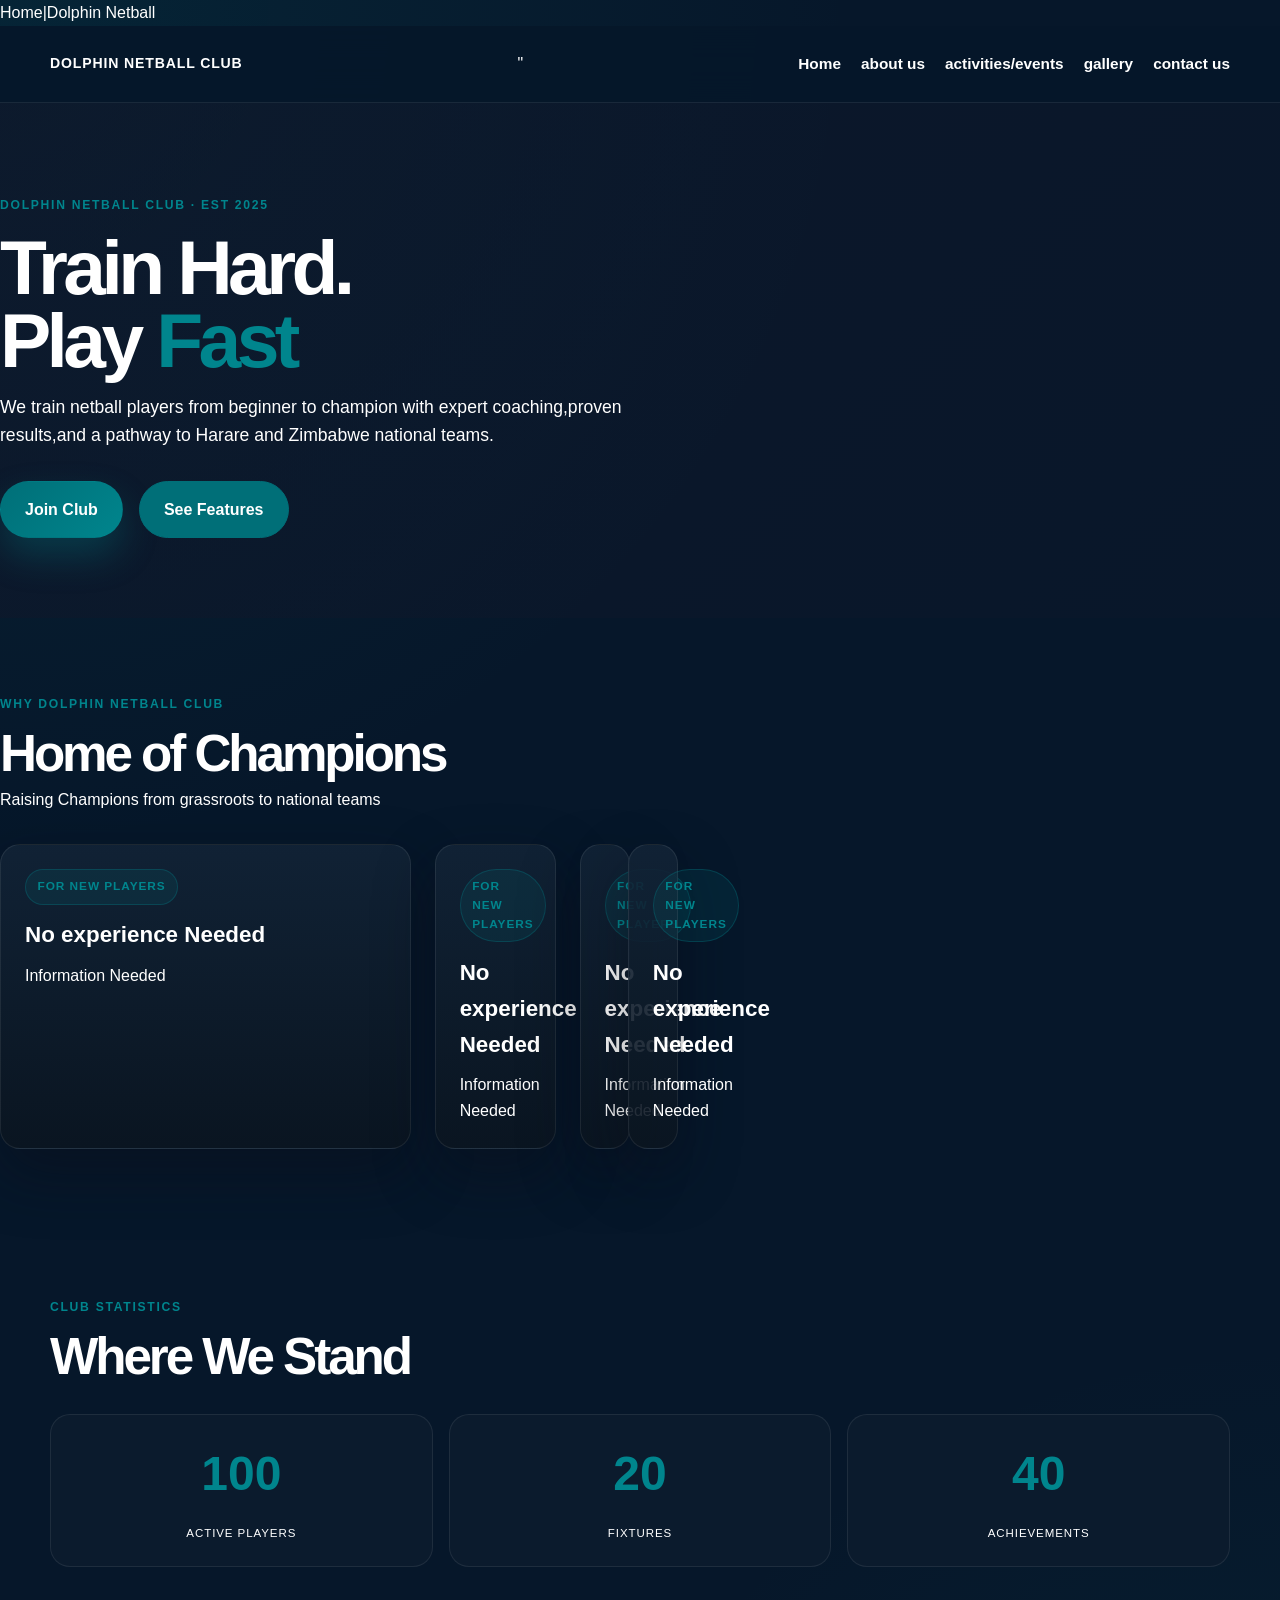
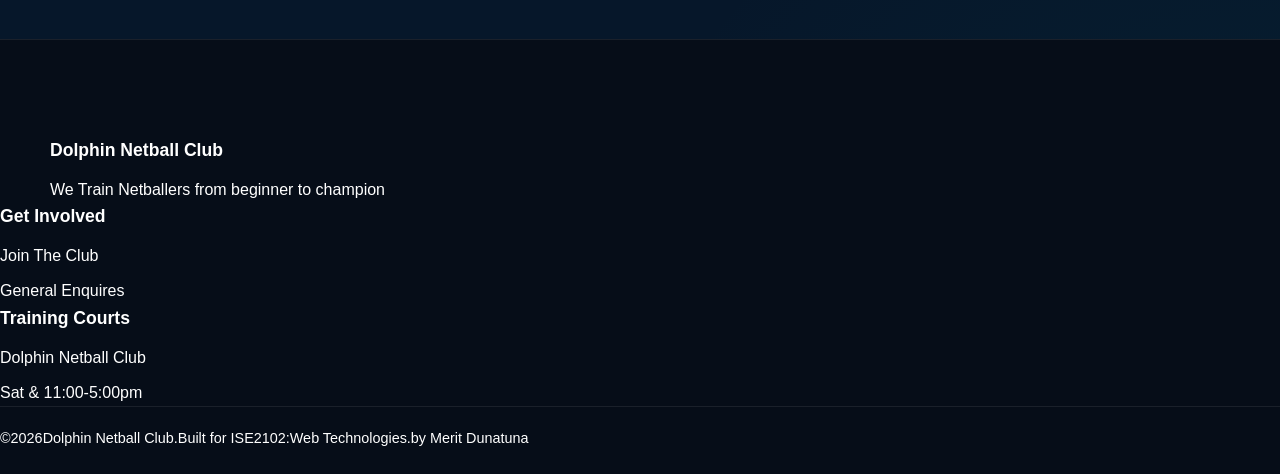
==== index.html @ 858fa31a "Hide brand dot for navigation link" ====
<!DOCTYPE html>
<html lang="en">
    <head>
        <meta charset="UTF-8"
         <meta name="viewport" content="width=device-width, initial-scale=1.0">
<tittle>Home|Dolphin Netball</tittle>
<meta name="description"content="official website of the Dolphin Netball Club-events, gallery,features and how to join ">
<link rel="stylesheet" href="Css/styles.css">
    </head>
    <body>
        <header class="site-header">
            <nav class="nav">
                <a href="home.html"class="brand brand-no-dot">
                    Dolphin Netball Club
                </a>
                <button class="nav-toggle"id="navToggle"aria-label="Toggle navigation"aria-expended="false">nav-toggle </button>"
                <ul class="nav-links"id="navLinks">
                    <li> <a href="home.html">Home </a></li>
                     <li> <a href="about.html"Class="active">about us</a></li>
                      <li> <a href="activities.html">activities/events </a></li>
                       <li> <a href="gallery.html">gallery</a></li>
                        <li> <a href="contact.html">contact us </a></li>

                </ul>
            </nav>
        </header>
        <section class="hero">
            <p class="hero-eyebrow">Dolphin Netball Club &middot; Est 2025 </p>
            <h1 >Train Hard.<br>Play <span>Fast</span></h1>
            <p class="lead">We train netball players from beginner to champion with expert coaching,proven results,and a pathway to Harare and Zimbabwe national teams.</p>
            <div class="hero-actions">
                <a href="contact.html" class="btn btn-primary">Join Club</a>
                <a href="activities.html" class="btn btn-ghost">See Features</a>

            </div>
        </section>
        <section>
            <div class="Container">
                <div class="section-head">
                    <p class="eyebrow">Why Dolphin Netball Club</p>
                    <h2 class="section-title">Home of Champions</h2>
                    <p class="section-desc">Raising Champions from grassroots to national teams</p>
                </div>
                <div class="grid">
                    <div class="card">
                    <span class="tag">For new Players</span>
                    <h3>No experience Needed</h3>
                    <p>Information Needed</p>
                    </div>
                    <div class="grid">
                    <div class="card">
                    <span class="tag">For new Players</span>
                    <h3>No experience Needed</h3>
                    <p>Information Needed</p>
                </div>
                <div class="grid">
                    <div class="card">
                    <span class="tag">For new Players</span>
                    <h3>No experience Needed</h3>
                    <p>Information Needed</p>
            </div>
            <div class="grid">
                    <div class="card">
                    <span class="tag">For new Players</span>
                    <h3>No experience Needed</h3>
                    <p>Information Needed</p>


                    </div>
                    </div>
                    </div>

        </section>
        <section class="On-pitch">
            <div class="container">
                <div class="section-head">
                    <p class="eyebrow">Club Statistics</p>
                    <h2 class="section-title">Where We Stand</h2>

                </div>
                <div class="stat-strip">
                    <div class="stat"><span class="num">100</span><span class="label">Active Players</span></div>
                     <div class="stat"><span class="num">20</span><span class="label">Fixtures</span></div>
                      <div class="stat"><span class="num">40</span><span class="label">Achievements</span></div>
                </div>
            </div>
        </section>









        <footer class="site-footer">
            <div class="container">
                <div class="footer-grid">
         </div>
         <h4>Dolphin Netball Club</h4>
         <p>We Train Netballers from beginner to champion</p>
            </div>
            <div>
                <h4>Get Involved</h4>
             <ul>
                <li><a href="contact.html">Join The Club</a></li>
                  <li><a href="contact.html">General Enquires</a></li>
             </ul>

            </div>
            <div>
                <h4>Training Courts</h4>
                <ul>
                    <li>Dolphin Netball Club</li>
                    <li>Sat &amp; 11:00-5:00pm</li>
                </ul>
            </div>
        </div>
        <div class="footer-bottom">
            &copy;<span id="year"></span>Dolphin Netball Club.Built for ISE2102:Web Technologies.by Merit Dunatuna
        </div>
    </div>
        </footer>
    <div class="lightbox" id="lightbox">
<div class="lightbox-box">
    <button class="lightbox-close" id="lightboxClose" aria-label="close">&times;</button>
    <img id="lightboxImage" src="" alt="" />
    <h3 id="lightboxTitle"></h3>
    <p id="lightboxCaption"></p>
</div>
    </div>
    <script src="Js/Js%20script.js"></script>
    </body>
</html>
---- Css/styles.css ----
:root {
  --bg: #06172a;
  --bg-soft: #0b2340;
  --panel: rgba(11, 32, 55, 0.88);
  --panel-strong: #102d4b;
  --card: #102b49;
  --ink: #ffffff;
  --muted: #ffffff;
  --line: rgba(255, 255, 255, 0.08);
  --primary: #006f78;
  --primary-strong: #00858d;
  --secondary: #007f86;
  --accent: #ec4899;
  --shadow: 0 25px 60px rgba(8, 14, 24, 0.45);
  --radius: 20px;
  --radius-sm: 12px;
  --container: 1180px;
}

* {
  box-sizing: border-box;
  margin: 0;
  padding: 0;
}

html {
  scroll-behavior: smooth;
}

body {
  font-family: "Segoe UI", Tahoma, Geneva, Verdana, sans-serif;
  background:
    radial-gradient(circle at top left, rgba(0, 133, 141, 0.12), transparent 35%),
    radial-gradient(circle at bottom right, rgba(0, 127, 134, 0.1), transparent 30%),
    var(--bg);
  color: var(--ink);
  line-height: 1.6;
}

img {
  max-width: 100%;
  display: block;
}

a {
  color: inherit;
  text-decoration: none;
}

button,
input,
select,
textarea {
  font: inherit;
}

.container {
  width: min(var(--container), calc(100% - 2rem));
  margin: 0 auto;
}

.site-header {
  position: sticky;
  top: 0;
  z-index: 50;
  backdrop-filter: blur(16px);
  background: rgba(6, 23, 42, 0.92);
  border-bottom: 1px solid var(--line);
}

.nav {
  width: min(var(--container), calc(100% - 2rem));
  margin: 0 auto;
  min-height: 76px;
  display: flex;
  align-items: center;
  justify-content: space-between;
  gap: 1rem;
}

.brand {
  display: inline-flex;
  align-items: center;
  font-weight: 800;
  letter-spacing: 0.06em;
  text-transform: uppercase;
  font-size: 0.88rem;
  color: var(--ink);
}

.brand::before {
  content: "";
  width: 12px;
  height: 12px;
  border-radius: 50%;
  background: var(--accent);
  margin-right: 0.7rem;
  box-shadow: 0 0 20px rgba(236, 72, 153, 0.65);
}

.brand-no-dot::before {
  display: none;
}

.nav-links {
  list-style: none;
  display: flex;
  align-items: center;
  gap: 1.25rem;
}

.nav-links a {
  color: var(--muted);
  font-size: 0.96rem;
  font-weight: 600;
  transition: color 0.2s ease;
}

.nav-links a:hover,
.nav-links a.active,
.nav-links a[aria-current="page"] {
  color: var(--ink);
}

.nav-toggle {
  display: none;
  border: 1px solid var(--primary-strong);
  background: var(--primary);
  color: #fff;
  width: 46px;
  height: 46px;
  border-radius: 12px;
  cursor: pointer;
}

.hero {
  position: relative;
  padding: 5.5rem 0 5rem;
  overflow: hidden;
}

.hero::before {
  content: "";
  position: absolute;
  inset: 0;
  background: linear-gradient(135deg, rgba(15, 23, 42, 0.75), rgba(15, 23, 42, 0.25));
}

.hero > * {
  position: relative;
  z-index: 1;
}

.hero .container,
.hero section {
  width: min(var(--container), calc(100% - 2rem));
  margin: 0 auto;
}

.hero-eyebrow,
.eyebrow {
  display: inline-block;
  letter-spacing: 0.14em;
  text-transform: uppercase;
  font-size: 0.76rem;
  font-weight: 700;
  color: var(--primary-strong);
  margin-bottom: 1rem;
}

.hero h1,
.section-title {
  font-size: clamp(2.5rem, 6vw, 4.8rem);
  line-height: 0.95;
  letter-spacing: -0.06em;
  margin-bottom: 1rem;
}

.hero h1 span,
.section-title span {
  color: var(--primary-strong);
}

.lead {
  max-width: 700px;
  font-size: 1.1rem;
  color: var(--muted);
  margin-bottom: 2rem;
}

.hero-actions {
  display: flex;
  flex-wrap: wrap;
  gap: 1rem;
}

.btn {
  display: inline-flex;
  align-items: center;
  justify-content: center;
  min-height: 52px;
  padding: 0.9rem 1.5rem;
  border-radius: 999px;
  border: 1px solid transparent;
  font-weight: 700;
  transition: transform 0.2s ease, box-shadow 0.2s ease, border-color 0.2s ease;
}

.btn:hover {
  transform: translateY(-1px);
}

.btn-primary {
  background: linear-gradient(135deg, var(--primary), var(--primary-strong));
  color: #fff;
  box-shadow: 0 18px 36px rgba(0, 127, 134, 0.32);
}

.btn-ghost {
  background: var(--primary);
  border-color: var(--primary);
  color: #fff;
}

section {
  padding: 4.5rem 0;
}

.section-head {
  margin-bottom: 2rem;
}

.section-title {
  font-size: clamp(2rem, 5vw, 3.2rem);
  margin-bottom: 0.5rem;
}

.section-desc {
  color: var(--muted);
  font-size: 1rem;
}

.grid {
  display: grid;
  grid-template-columns: repeat(3, minmax(0, 1fr));
  gap: 1.5rem;
}

.card {
  background: linear-gradient(180deg, rgba(18, 35, 54, 0.9), rgba(11, 21, 32, 0.9));
  border: 1px solid var(--line);
  border-radius: var(--radius);
  padding: 1.5rem;
  box-shadow: var(--shadow);
}

.card h3 {
  font-size: 1.4rem;
  margin: 0.8rem 0 0.6rem;
}

.card p,
.card li {
  color: var(--muted);
}

.card ul {
  list-style: none;
  display: grid;
  gap: 0.5rem;
}

.tag {
  display: inline-flex;
  background: rgba(0, 133, 141, 0.12);
  color: var(--primary-strong);
  border: 1px solid rgba(0, 133, 141, 0.3);
  border-radius: 999px;
  padding: 0.45rem 0.72rem;
  font-size: 0.74rem;
  letter-spacing: 0.08em;
  text-transform: uppercase;
  font-weight: 700;
}

.on-pitch {
  background: rgba(255,255,255,0.01);
}

.stat-strip {
  display: grid;
  grid-template-columns: repeat(3, minmax(0, 1fr));
  gap: 1rem;
}

.stat {
  padding: 1.35rem 1rem;
  border-radius: var(--radius);
  background: rgba(13, 28, 46, 0.9);
  border: 1px solid var(--line);
  text-align: center;
}

.num {
  display: block;
  font-size: clamp(2rem, 5vw, 3rem);
  font-weight: 800;
  color: var(--primary-strong);
  margin-bottom: 0.35rem;
}

.label {
  color: var(--muted);
  text-transform: uppercase;
  letter-spacing: 0.08em;
  font-size: 0.72rem;
}

.site-footer {
  background: #060d18;
  border-top: 1px solid var(--line);
  padding: 4rem 0 1.5rem;
}

.footer-grid {
  display: grid;
  grid-template-columns: 1.2fr 1fr 1fr;
  gap: 2rem;
  margin-bottom: 2rem;
}

.site-footer h4 {
  margin-bottom: 0.8rem;
  font-size: 1.1rem;
}

.site-footer p,
.site-footer li,
.site-footer a {
  color: var(--muted);
}

.site-footer ul {
  list-style: none;
  display: grid;
  gap: 0.6rem;
}

.footer-bottom {
  padding-top: 1.25rem;
  border-top: 1px solid var(--line);
  color: var(--muted);
  font-size: 0.9rem;
}

.gallery-grid {
  display: grid;
  grid-template-columns: repeat(4, minmax(0, 1fr));
  gap: 1rem;
}

.gallery-item {
  position: relative;
  overflow: hidden;
  border: 1px solid var(--line);
  border-radius: 18px;
  background: var(--card);
  cursor: pointer;
  padding: 0;
  text-align: left;
  min-height: 240px;
}

.gallery-img {
  width: 100%;
  height: 240px;
  object-fit: cover;
  filter: saturate(0.9) contrast(1.1);
  transition: transform 0.3s ease;
}

.gallery-item:hover .gallery-img {
  transform: scale(1.04);
}

.caption {
  position: absolute;
  left: 0;
  right: 0;
  bottom: 0;
  padding: 0.8rem 0.9rem;
  background: linear-gradient(180deg, transparent, rgba(7, 17, 31, 0.9));
  color: var(--ink);
  font-weight: 600;
}

.lightbox {
  position: fixed;
  inset: 0;
  background: rgba(5, 9, 15, 0.9);
  display: none;
  align-items: center;
  justify-content: center;
  padding: 1.5rem;
  z-index: 100;
}

.lightbox.open {
  display: flex;
}

.lightbox-box {
  position: relative;
  width: min(700px, 100%);
  background: #0d1a2a;
  border: 1px solid var(--line);
  border-radius: 24px;
  overflow: hidden;
  box-shadow: var(--shadow);
}

#lightboxImage {
  display: block;
  width: 100%;
  height: 420px;
  object-fit: cover;
  background: linear-gradient(135deg, rgba(0, 133, 141, 0.8), rgba(13, 37, 57, 0.9));
}

.lightbox-close {
  position: absolute;
  top: 1rem;
  right: 1rem;
  width: 42px;
  height: 42px;
  border-radius: 50%;
  border: 1px solid var(--line);
  background: var(--primary);
  color: #fff;
  font-size: 1.7rem;
  cursor: pointer;
}

.swatch {
  width: 100%;
  height: 420px;
  background: linear-gradient(135deg, rgba(0, 133, 141, 0.8), rgba(13, 37, 57, 0.9));
}

#lightboxTitle,
#lightboxCaption {
  padding: 0 1.25rem;
}

#lightboxTitle {
  margin-top: 1rem;
  margin-bottom: 0.4rem;
}

#lightboxCaption {
  padding-bottom: 1.25rem;
  color: var(--muted);
}

.club-form {
  display: grid;
  gap: 1.25rem;
  max-width: 760px;
  margin: 0 auto;
  background: rgba(13, 32, 49, 0.92);
  border: 1px solid var(--line);
  border-radius: 28px;
  padding: 1.8rem;
  box-shadow: var(--shadow);
}

.field {
  display: grid;
  gap: 0.55rem;
}

.field label {
  font-weight: 700;
}

.field input,
.field select,
.field textarea {
  width: 100%;
  border: 1px solid rgba(255,255,255,0.1);
  border-radius: 14px;
  background: rgba(255,255,255,0.02);
  color: var(--ink);
  min-height: 52px;
  padding: 0.95rem 1rem;
  transition: border-color 0.2s ease, box-shadow 0.2s ease;
}

.field textarea {
  resize: vertical;
  min-height: 120px;
}

.field input:focus,
.field select:focus,
.field textarea:focus {
  outline: none;
  border-color: rgba(0, 133, 141, 0.8);
  box-shadow: 0 0 0 3px rgba(0, 133, 141, 0.15);
}

.error {
  display: none;
  color: #ff8a8a;
  font-size: 0.82rem;
}

.field.invalid input,
.field.invalid select,
.field.invalid textarea {
  border-color: rgba(255, 138, 138, 0.8);
}

.field.invalid .error {
  display: block;
}

table {
  width: 100%;
  border-collapse: collapse;
  border: 1px solid var(--line);
  border-radius: 20px;
  overflow: hidden;
  background: rgba(13, 32, 49, 0.9);
}

caption {
  text-align: left;
  margin-bottom: 1rem;
  color: var(--muted);
  font-weight: 700;
}

th,
td {
  padding: 1rem 1rem;
  text-align: left;
  border-bottom: 1px solid var(--line);
}

th {
  color: var(--ink);
  background: rgba(255,255,255,0.02);
  text-transform: uppercase;
  letter-spacing: 0.08em;
  font-size: 0.725rem;
}

tr:last-child td {
  border-bottom: none;
}

.Committe-card {
  text-align: center;
}

.avatar {
  width: 72px;
  height: 72px;
  display: grid;
  place-items: center;
  margin: 0 auto 1rem;
  border-radius: 50%;
  background: linear-gradient(135deg, var(--secondary), var(--primary));
  color: var(--ink);
  font-weight: 800;
}

.role {
  font-weight: 700;
  color: var(--primary-strong);
  margin: 0.25rem 0 0.8rem;
}

@media (max-width: 980px) {
  .grid {
    grid-template-columns: repeat(2, minmax(0, 1fr));
  }

  .gallery-grid {
    grid-template-columns: repeat(2, minmax(0, 1fr));
  }

  .footer-grid {
    grid-template-columns: 1fr 1fr;
  }
}

@media (max-width: 720px) {
  .nav {
    position: relative;
    min-height: 68px;
  }

  .nav-toggle {
    display: inline-flex;
    align-items: center;
    justify-content: center;
  }

  .nav-links {
    position: absolute;
    top: calc(100% + 0.5rem);
    left: 0;
    right: 0;
    display: none;
    flex-direction: column;
    align-items: flex-start;
    gap: 0.8rem;
    padding: 1rem;
    background: rgba(6, 23, 42, 0.98);
    border: 1px solid var(--line);
    border-radius: 18px;
    box-shadow: var(--shadow);
  }

  .nav-links.open {
    display: flex;
  }

  .grid,
  .gallery-grid,
  .stat-strip,
  .footer-grid {
    grid-template-columns: 1fr;
  }

  .hero {
    padding-top: 4rem;
  }

  .hero-actions {
    flex-direction: column;
  }

  .btn {
    width: 100%;
  }
}
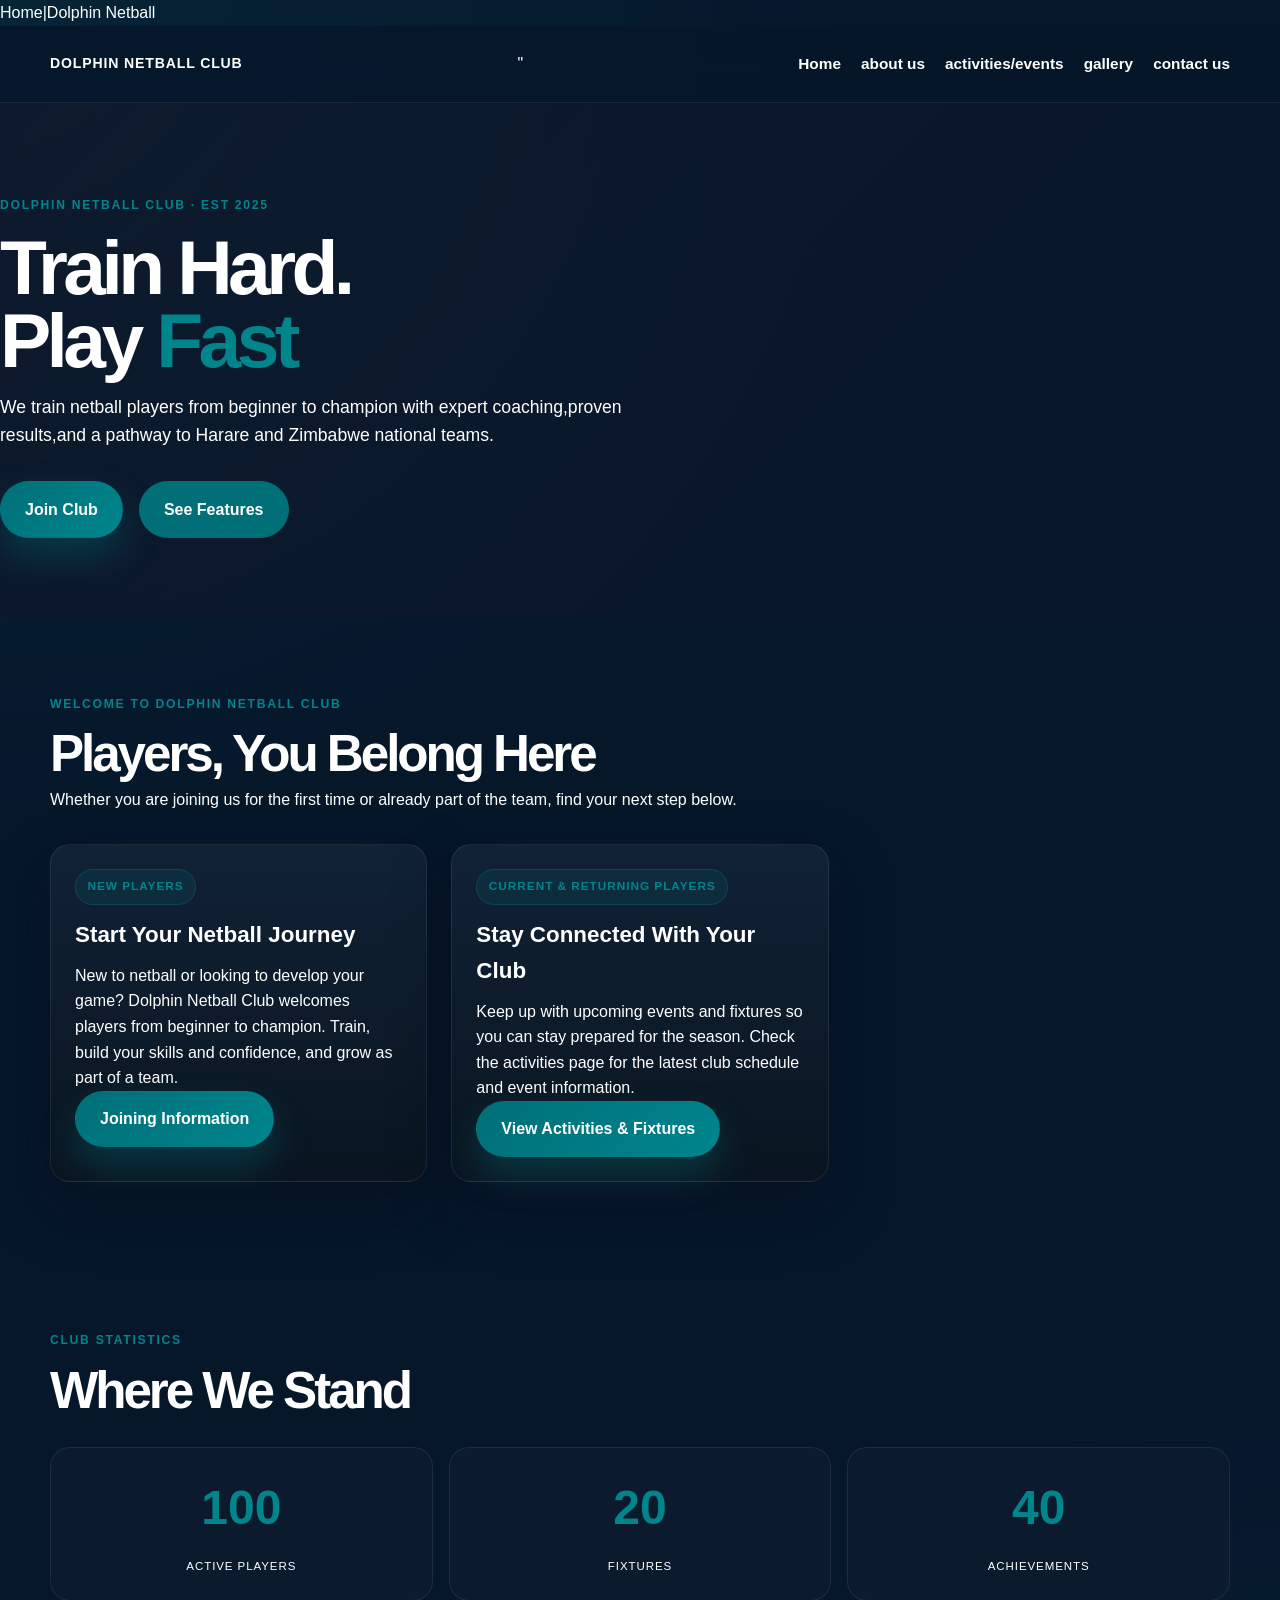
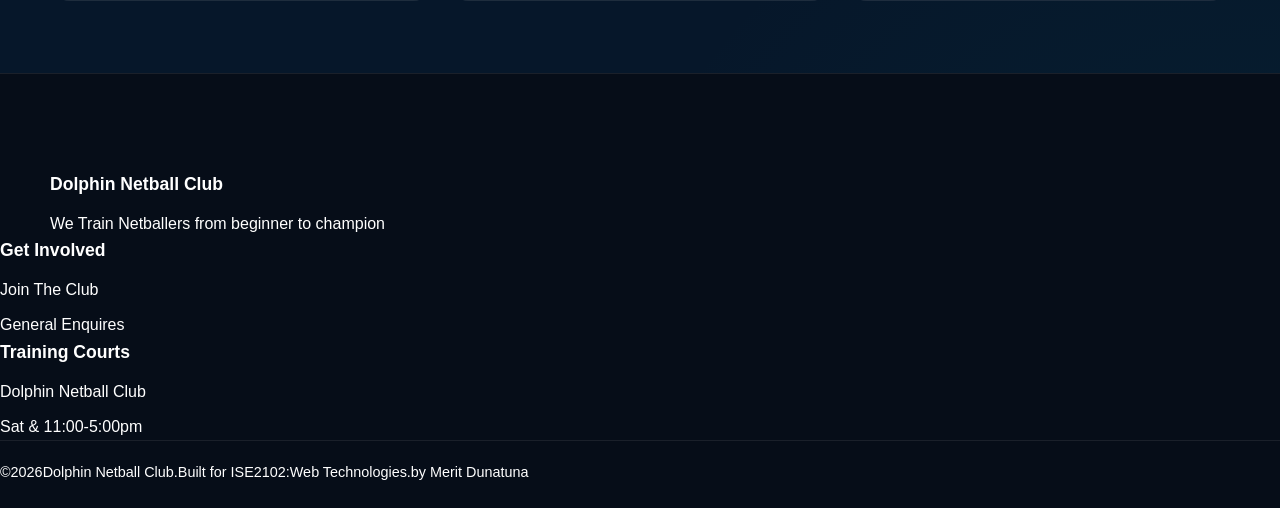
==== commit 6afb0e3f: "Revise content and structure for the Dolphin Netball Club section to enhance clarity and engagement " ====
--- a/index.html
+++ b/index.html
@@ -10,7 +10,7 @@
     <body>
         <header class="site-header">
             <nav class="nav">
-                <a href="home.html"class="brand brand-no-dot">
+                <a href="home.html"class="brand">
                     Dolphin Netball Club
                 </a>
                 <button class="nav-toggle"id="navToggle"aria-label="Toggle navigation"aria-expended="false">nav-toggle </button>"
@@ -35,41 +35,27 @@
             </div>
         </section>
         <section>
-            <div class="Container">
+            <div class="container">
                 <div class="section-head">
-                    <p class="eyebrow">Why Dolphin Netball Club</p>
-                    <h2 class="section-title">Home of Champions</h2>
-                    <p class="section-desc">Raising Champions from grassroots to national teams</p>
+                    <p class="eyebrow">Welcome to Dolphin Netball Club</p>
+                    <h2 class="section-title">Players, You Belong Here</h2>
+                    <p class="section-desc">Whether you are joining us for the first time or already part of the team, find your next step below.</p>
                 </div>
                 <div class="grid">
                     <div class="card">
-                    <span class="tag">For new Players</span>
-                    <h3>No experience Needed</h3>
-                    <p>Information Needed</p>
+                        <span class="tag">New Players</span>
+                        <h3>Start Your Netball Journey</h3>
+                        <p>New to netball or looking to develop your game? Dolphin Netball Club welcomes players from beginner to champion. Train, build your skills and confidence, and grow as part of a team.</p>
+                        <a class="btn btn-primary" href="contact.html">Joining Information</a>
                     </div>
-                    <div class="grid">
                     <div class="card">
-                    <span class="tag">For new Players</span>
-                    <h3>No experience Needed</h3>
-                    <p>Information Needed</p>
+                        <span class="tag">Current &amp; Returning Players</span>
+                        <h3>Stay Connected With Your Club</h3>
+                        <p>Keep up with upcoming events and fixtures so you can stay prepared for the season. Check the activities page for the latest club schedule and event information.</p>
+                        <a class="btn btn-primary" href="activities.html">View Activities &amp; Fixtures</a>
+                    </div>
                 </div>
-                <div class="grid">
-                    <div class="card">
-                    <span class="tag">For new Players</span>
-                    <h3>No experience Needed</h3>
-                    <p>Information Needed</p>
             </div>
-            <div class="grid">
-                    <div class="card">
-                    <span class="tag">For new Players</span>
-                    <h3>No experience Needed</h3>
-                    <p>Information Needed</p>
-
-
-                    </div>
-                    </div>
-                    </div>
-
         </section>
         <section class="On-pitch">
             <div class="container">
--- a/Css/styles.css
+++ b/Css/styles.css
@@ -88,20 +88,6 @@
   color: var(--ink);
 }
 
-.brand::before {
-  content: "";
-  width: 12px;
-  height: 12px;
-  border-radius: 50%;
-  background: var(--accent);
-  margin-right: 0.7rem;
-  box-shadow: 0 0 20px rgba(236, 72, 153, 0.65);
-}
-
-.brand-no-dot::before {
-  display: none;
-}
-
 .nav-links {
   list-style: none;
   display: flex;
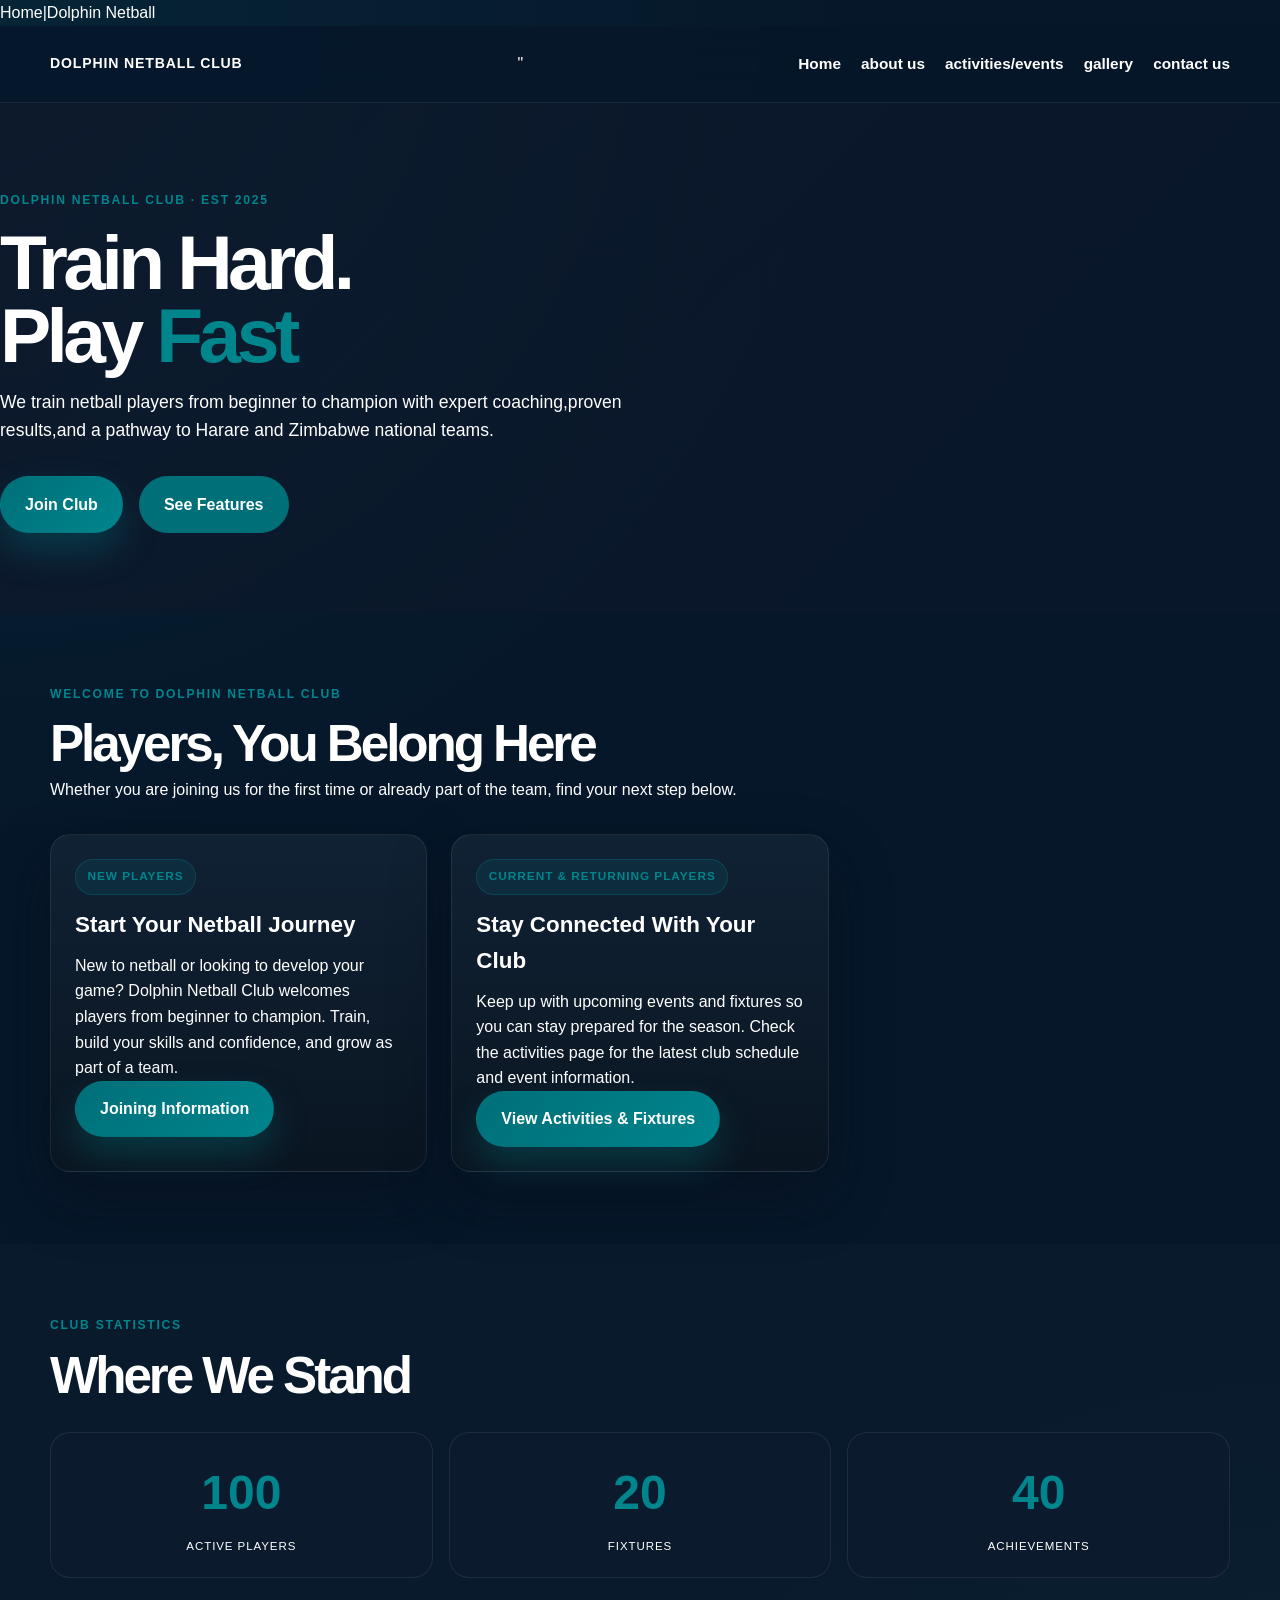
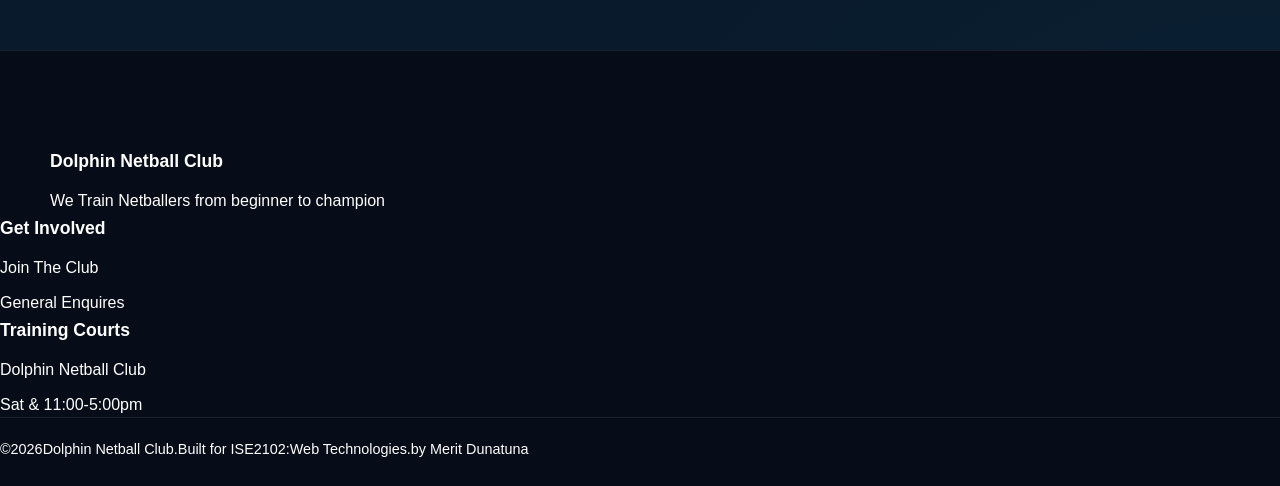
==== commit 20e4317b: "Remove unnecessary DOCTYPE declaration from HTML files" ====
--- a/index.html
+++ b/index.html
@@ -1,4 +1,3 @@
-<!DOCTYPE html>
 <html lang="en">
     <head>
         <meta charset="UTF-8"
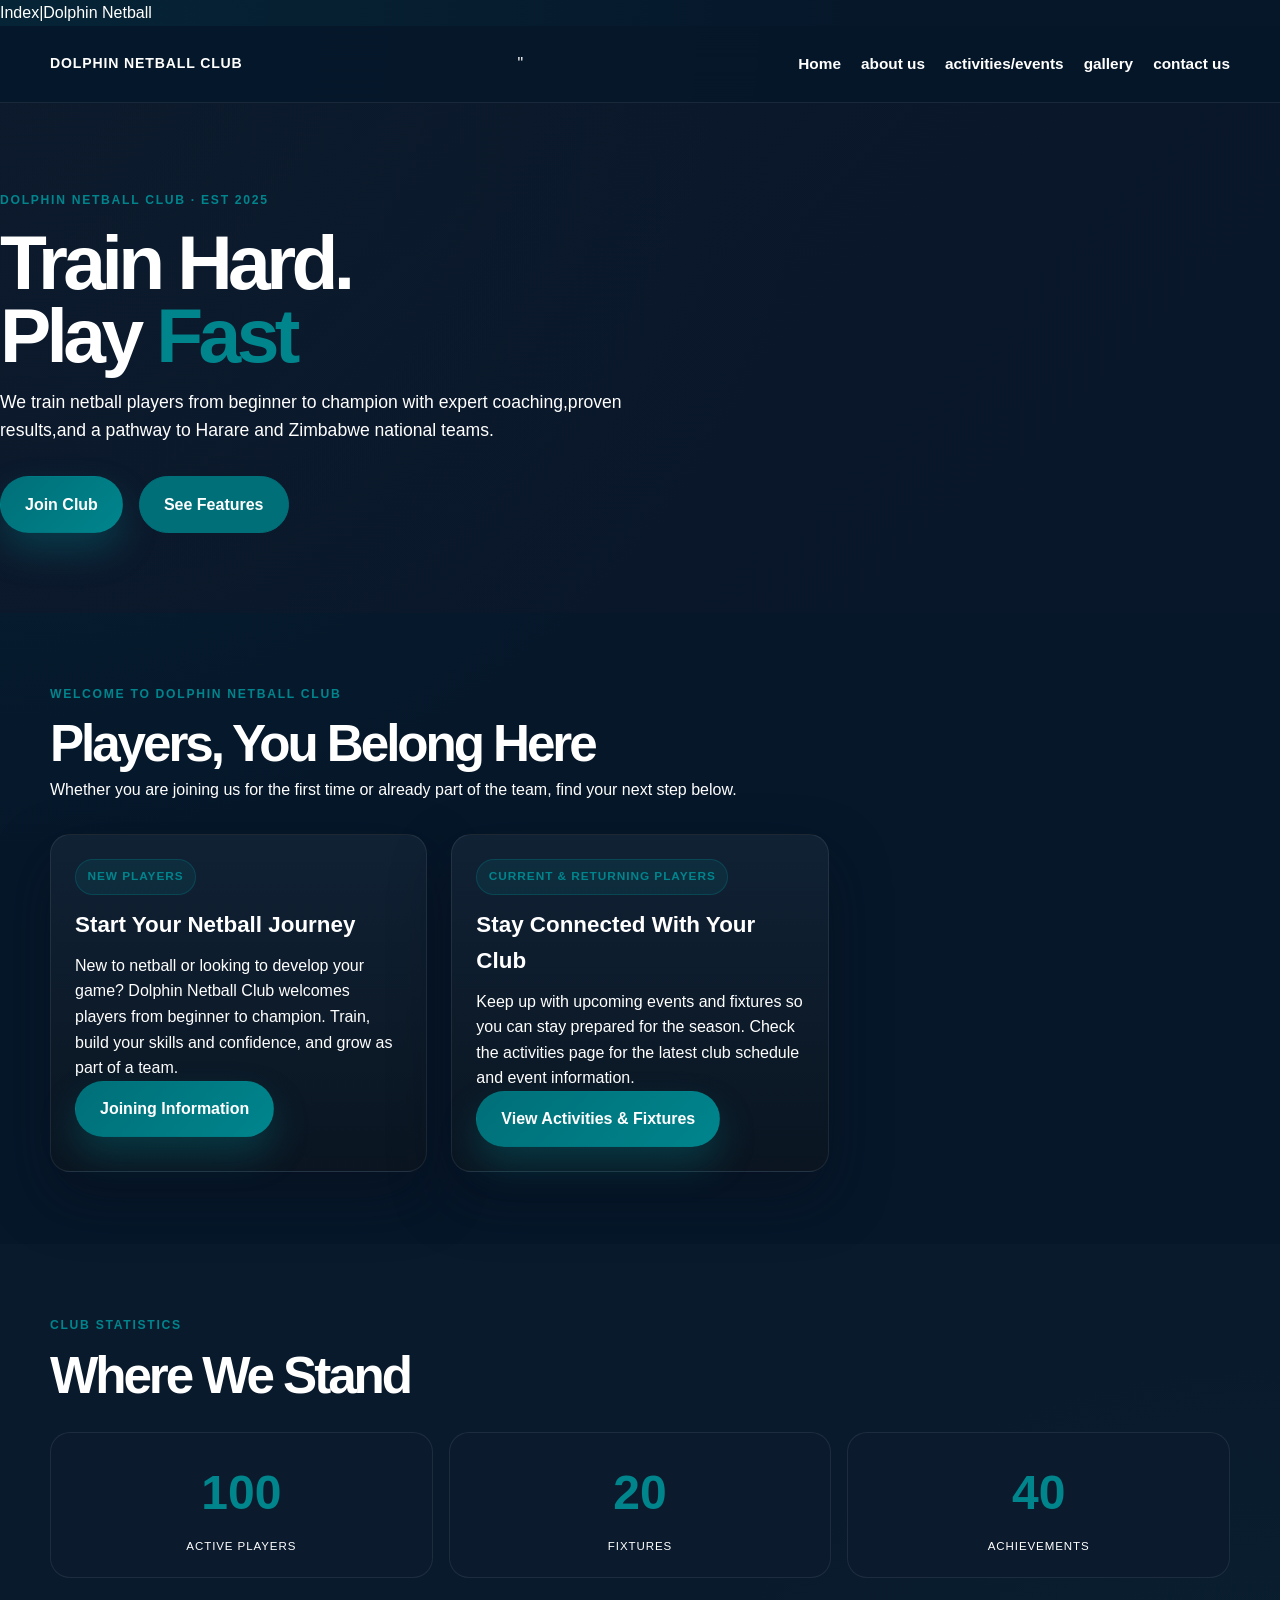
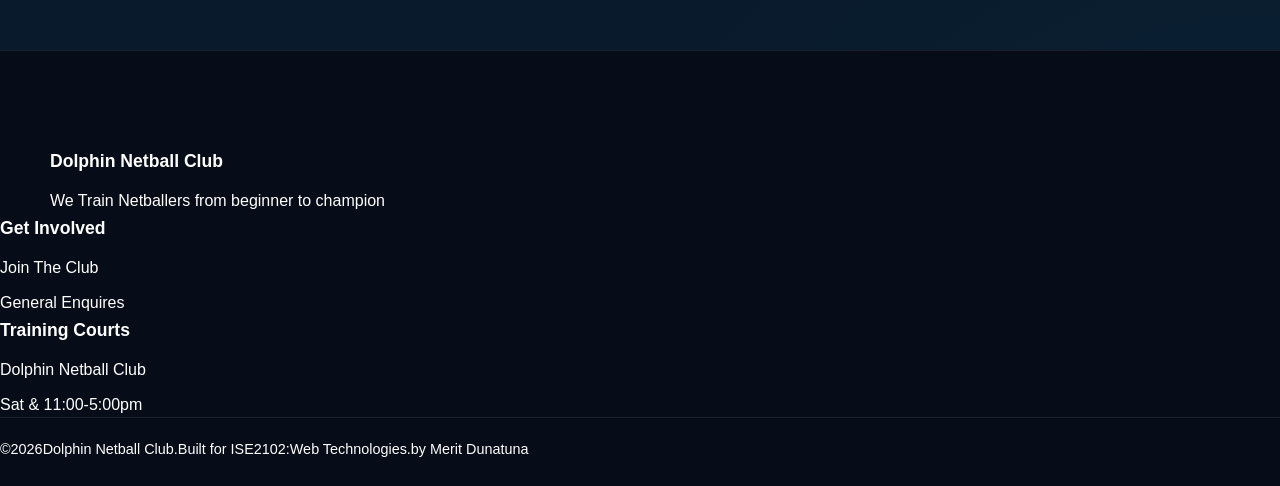
==== commit e3230844: "Update page titles for contact, gallery, and index HTML files for consistency" ====
--- a/index.html
+++ b/index.html
@@ -2,7 +2,7 @@
     <head>
         <meta charset="UTF-8"
          <meta name="viewport" content="width=device-width, initial-scale=1.0">
-<tittle>Home|Dolphin Netball</tittle>
+<tittle>Index|Dolphin Netball</tittle>
 <meta name="description"content="official website of the Dolphin Netball Club-events, gallery,features and how to join ">
 <link rel="stylesheet" href="Css/styles.css">
     </head>
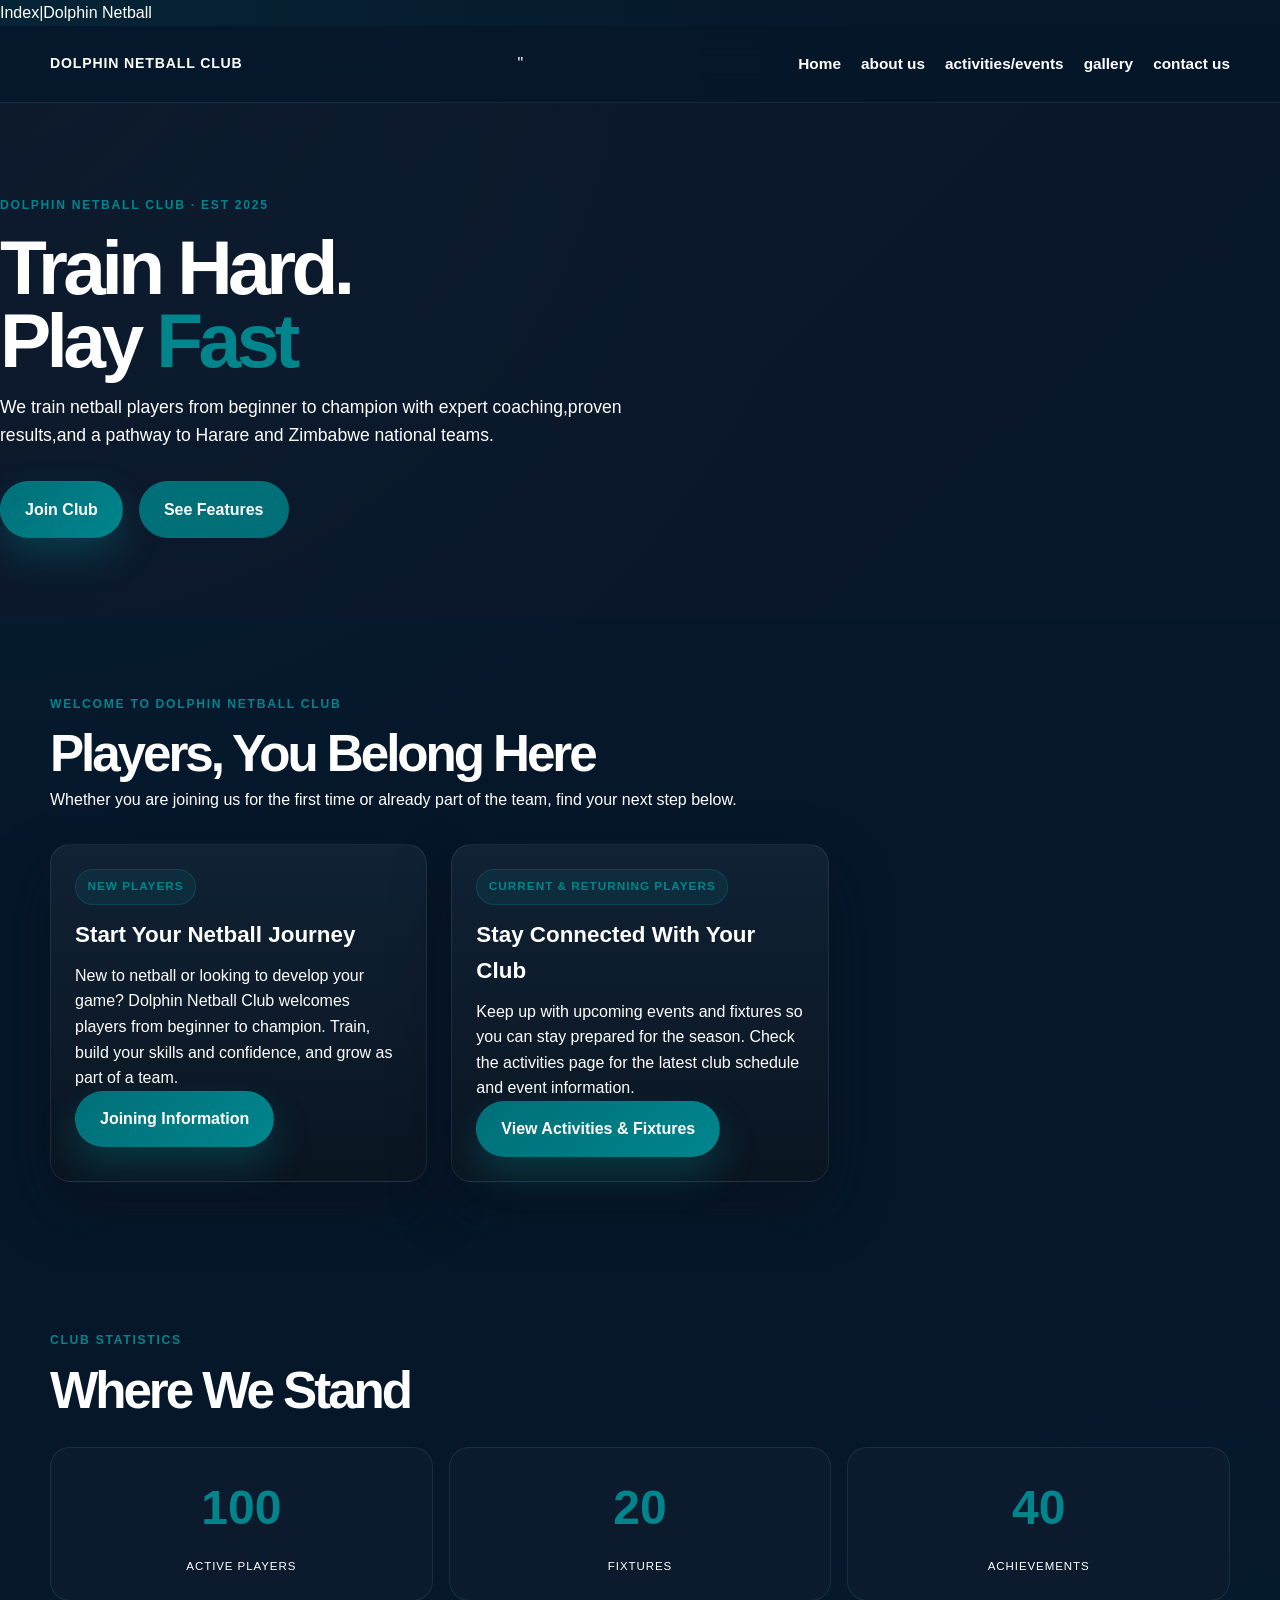
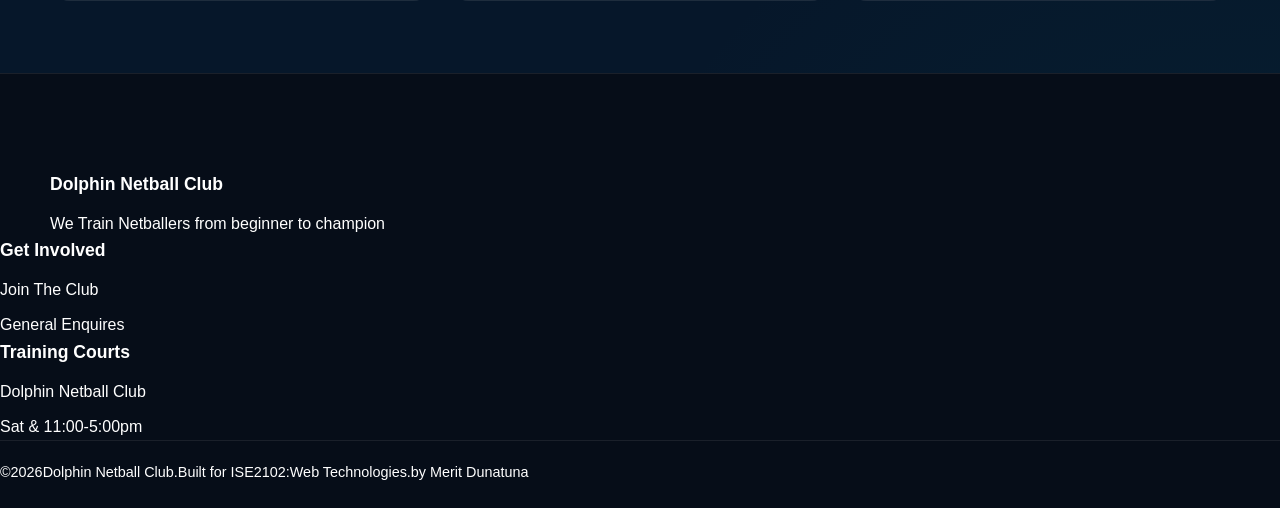
==== commit 2f66c4fb: "Fix DOCTYPE declaration in multiple HTML files for consistency" ====
--- a/index.html
+++ b/index.html
@@ -1,3 +1,4 @@
+<!DOCTYPE html>
 <html lang="en">
     <head>
         <meta charset="UTF-8"
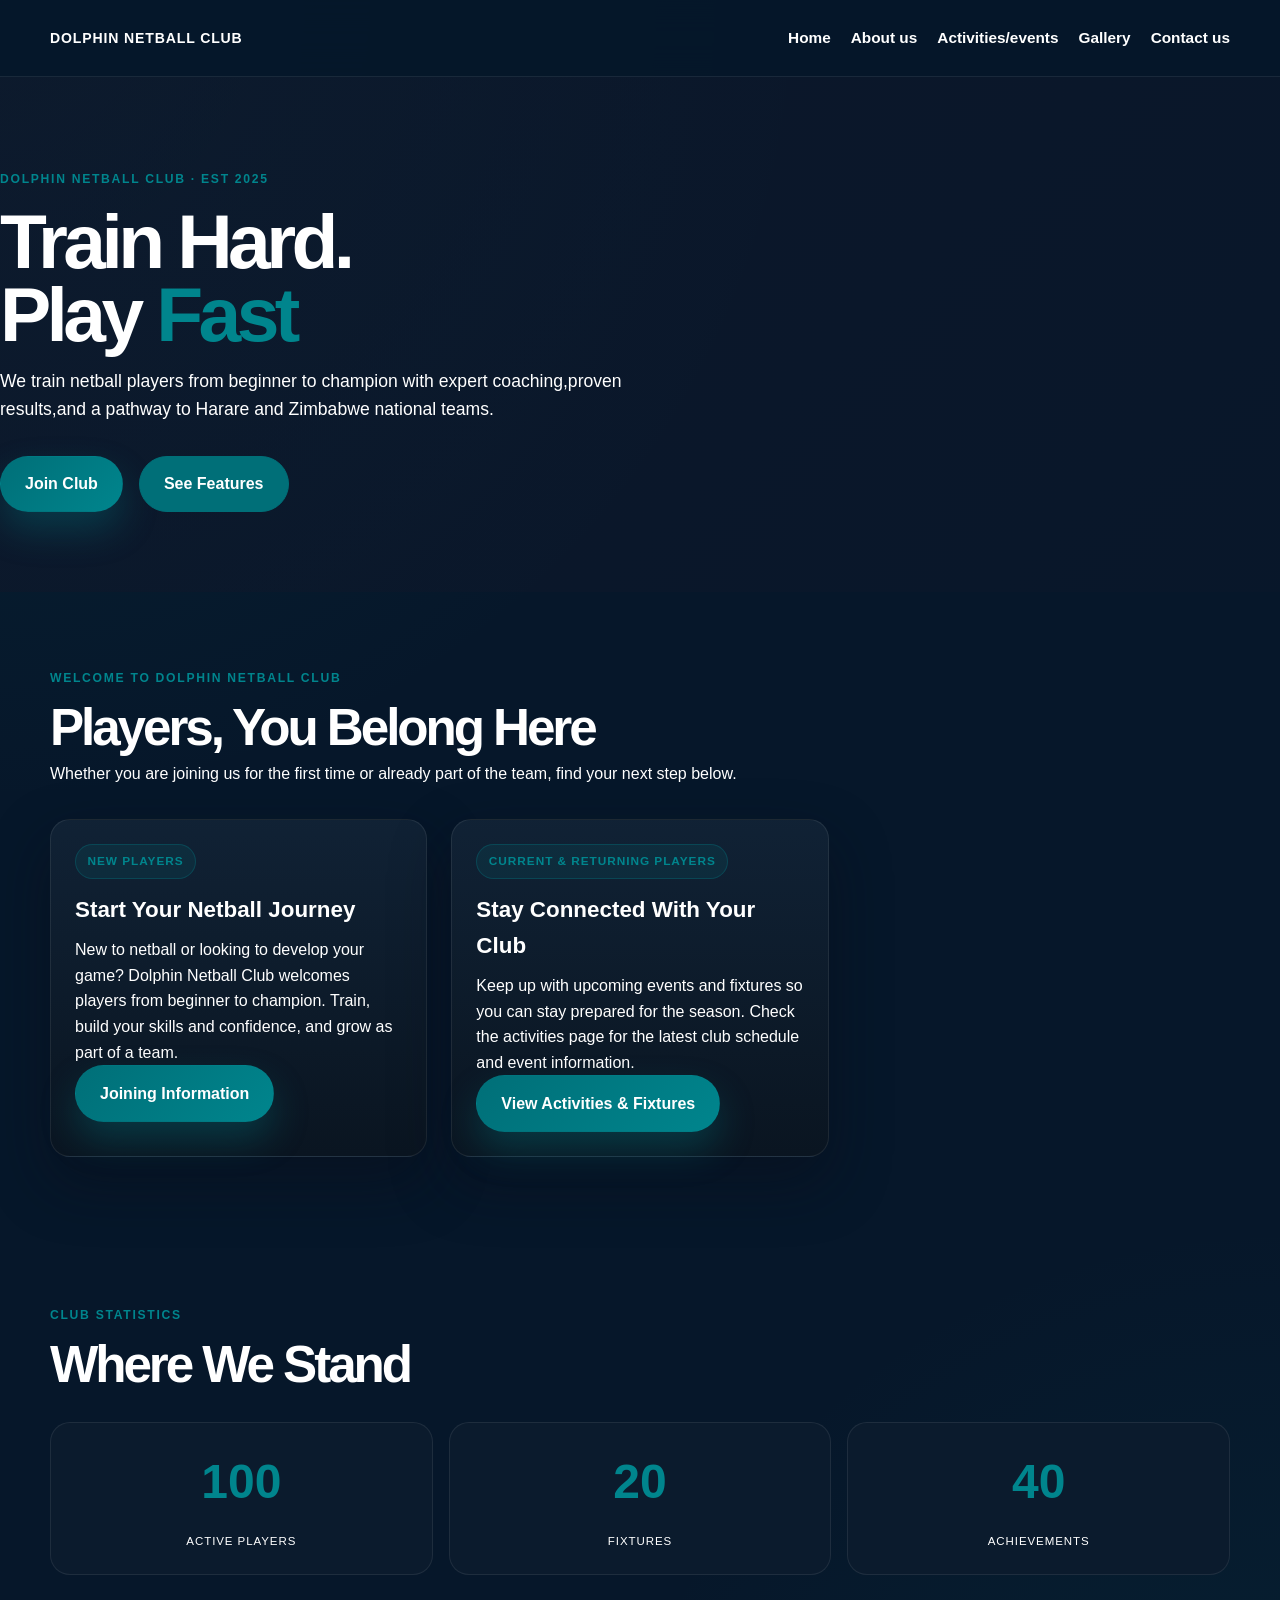
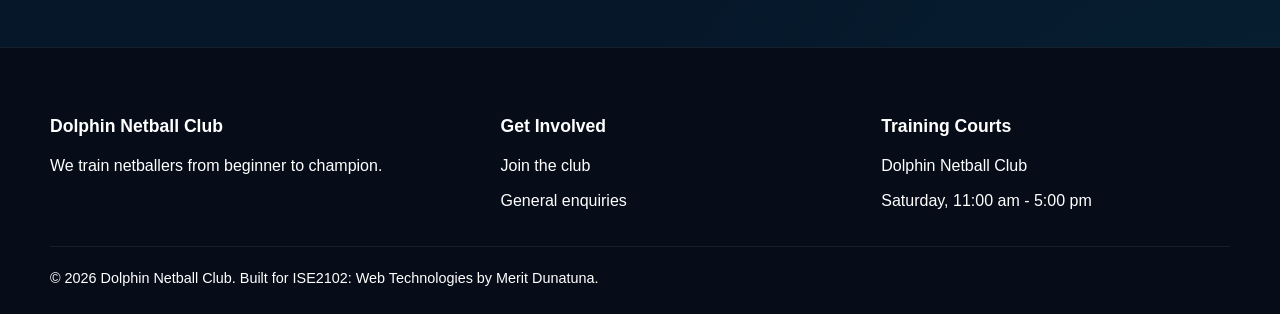
==== commit 81a36164: "Fix HTML structure and improve footer content for clarity and consistency" ====
--- a/index.html
+++ b/index.html
@@ -1,25 +1,25 @@
 <!DOCTYPE html>
 <html lang="en">
     <head>
-        <meta charset="UTF-8"
-         <meta name="viewport" content="width=device-width, initial-scale=1.0">
-<tittle>Index|Dolphin Netball</tittle>
-<meta name="description"content="official website of the Dolphin Netball Club-events, gallery,features and how to join ">
-<link rel="stylesheet" href="Css/styles.css">
+        <meta charset="UTF-8">
+        <meta name="viewport" content="width=device-width, initial-scale=1.0">
+        <title>Home | Dolphin Netball</title>
+        <meta name="description" content="Official website of the Dolphin Netball Club: events, gallery, features, and how to join.">
+        <link rel="stylesheet" href="Css/styles.css">
     </head>
     <body>
         <header class="site-header">
             <nav class="nav">
-                <a href="home.html"class="brand">
+                <a href="index.html" class="brand">
                     Dolphin Netball Club
                 </a>
-                <button class="nav-toggle"id="navToggle"aria-label="Toggle navigation"aria-expended="false">nav-toggle </button>"
-                <ul class="nav-links"id="navLinks">
-                    <li> <a href="home.html">Home </a></li>
-                     <li> <a href="about.html"Class="active">about us</a></li>
-                      <li> <a href="activities.html">activities/events </a></li>
-                       <li> <a href="gallery.html">gallery</a></li>
-                        <li> <a href="contact.html">contact us </a></li>
+                <button type="button" class="nav-toggle" id="navToggle" aria-label="Toggle navigation" aria-controls="navLinks" aria-expanded="false">Menu</button>
+                <ul class="nav-links" id="navLinks">
+                    <li><a href="index.html" class="active" aria-current="page">Home</a></li>
+                    <li><a href="about.html">About us</a></li>
+                    <li><a href="activities.html">Activities/events</a></li>
+                    <li><a href="gallery.html">Gallery</a></li>
+                    <li><a href="contact.html">Contact us</a></li>
 
                 </ul>
             </nav>
@@ -83,30 +83,29 @@
         <footer class="site-footer">
             <div class="container">
                 <div class="footer-grid">
-         </div>
-         <h4>Dolphin Netball Club</h4>
-         <p>We Train Netballers from beginner to champion</p>
+                    <div>
+                        <h4>Dolphin Netball Club</h4>
+                        <p>We train netballers from beginner to champion.</p>
+                    </div>
+                    <div>
+                        <h4>Get Involved</h4>
+                        <ul>
+                            <li><a href="contact.html">Join the club</a></li>
+                            <li><a href="contact.html">General enquiries</a></li>
+                        </ul>
+                    </div>
+                    <div>
+                        <h4>Training Courts</h4>
+                        <ul>
+                            <li>Dolphin Netball Club</li>
+                            <li>Saturday, 11:00 am - 5:00 pm</li>
+                        </ul>
+                    </div>
+                </div>
+                <div class="footer-bottom">
+                    &copy; <span id="year"></span> Dolphin Netball Club. Built for ISE2102: Web Technologies by Merit Dunatuna.
+                </div>
             </div>
-            <div>
-                <h4>Get Involved</h4>
-             <ul>
-                <li><a href="contact.html">Join The Club</a></li>
-                  <li><a href="contact.html">General Enquires</a></li>
-             </ul>
-
-            </div>
-            <div>
-                <h4>Training Courts</h4>
-                <ul>
-                    <li>Dolphin Netball Club</li>
-                    <li>Sat &amp; 11:00-5:00pm</li>
-                </ul>
-            </div>
-        </div>
-        <div class="footer-bottom">
-            &copy;<span id="year"></span>Dolphin Netball Club.Built for ISE2102:Web Technologies.by Merit Dunatuna
-        </div>
-    </div>
         </footer>
     <div class="lightbox" id="lightbox">
 <div class="lightbox-box">
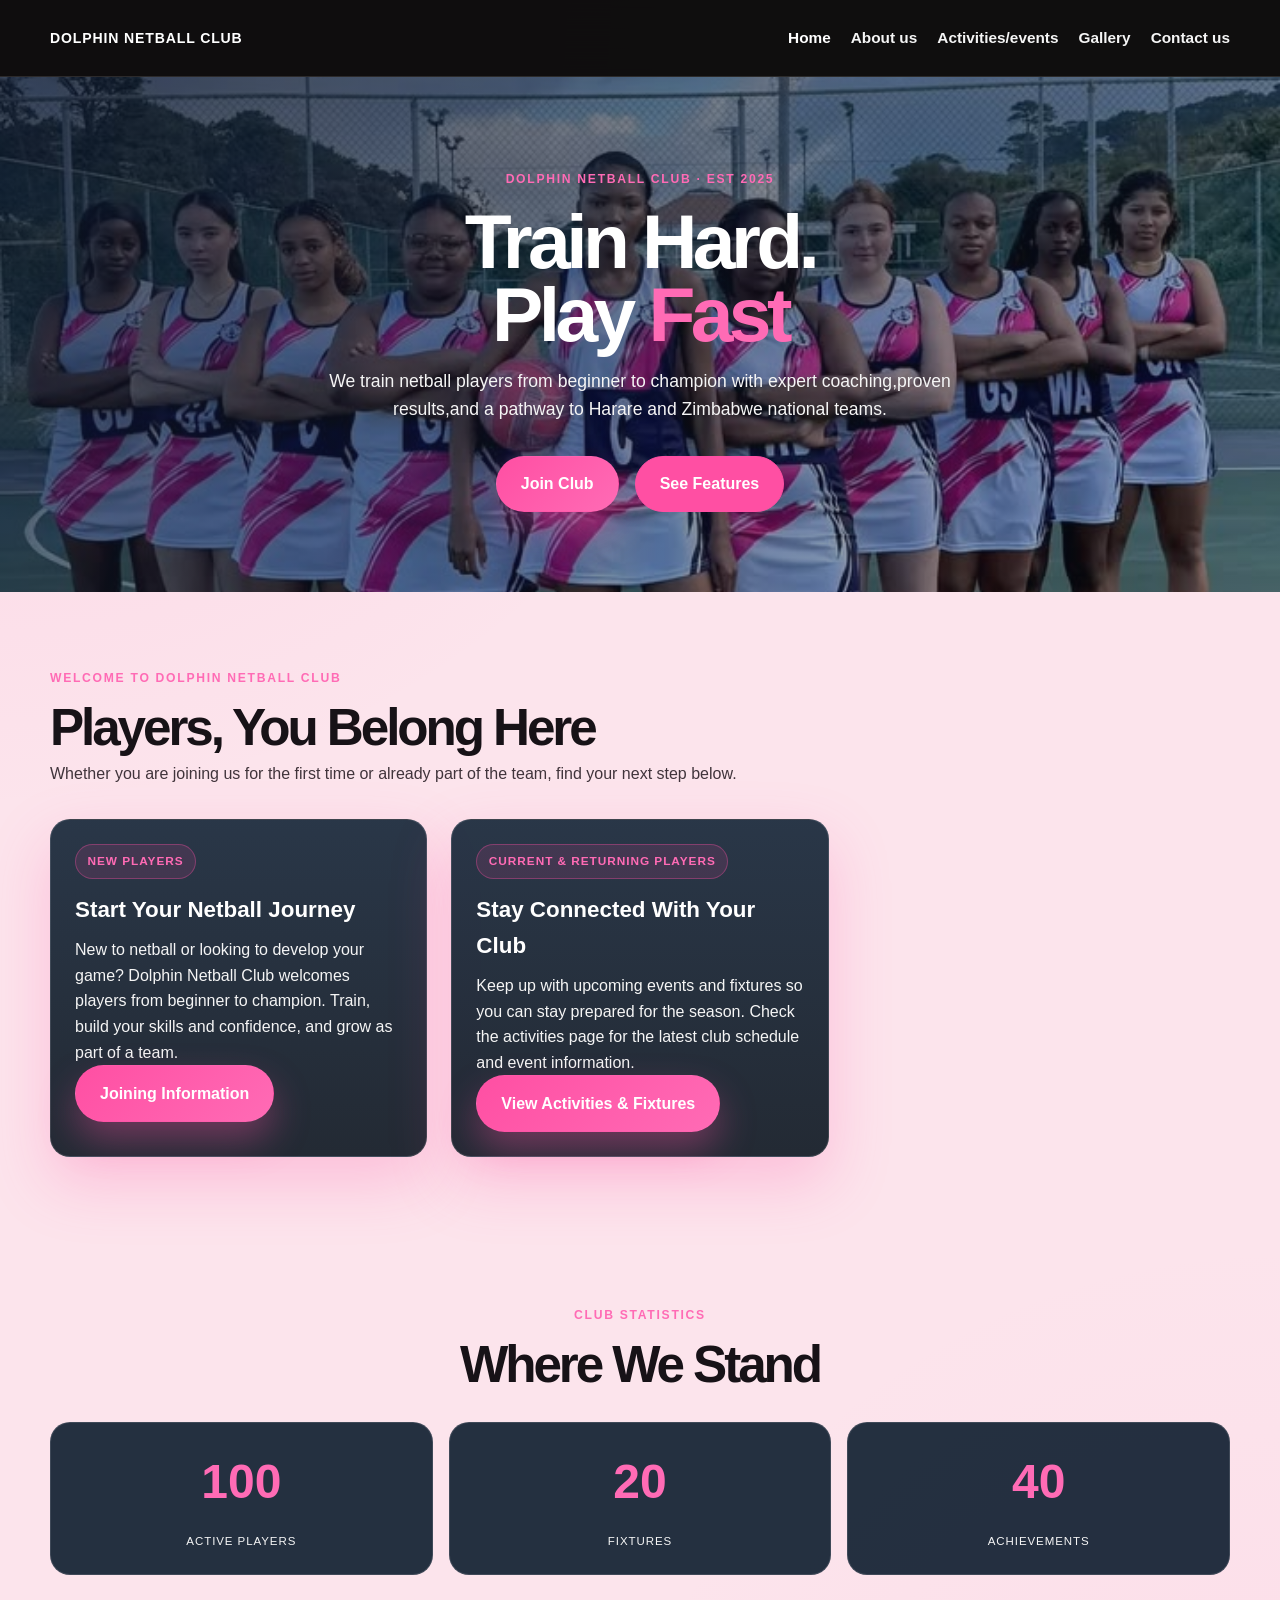
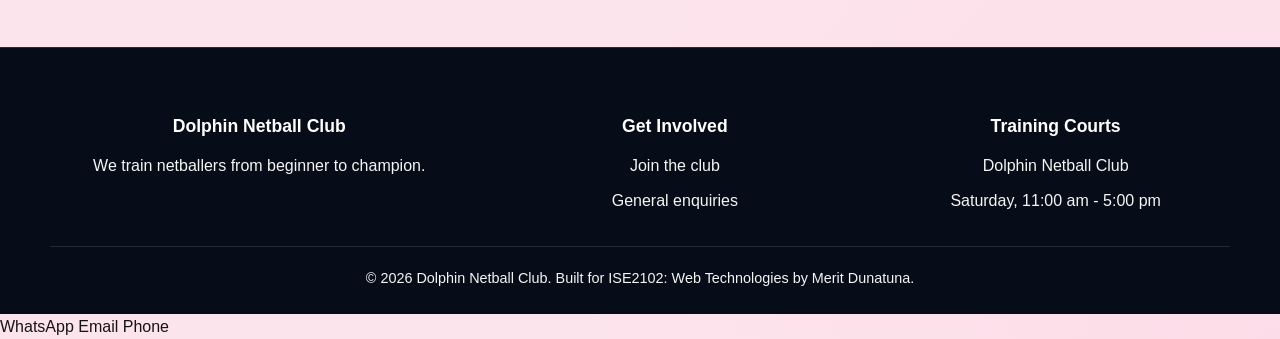
==== commit d220f7ed: "Refactor code structure for improved readability and maintainability" ====
--- a/index.html
+++ b/index.html
@@ -115,6 +115,12 @@
     <p id="lightboxCaption"></p>
 </div>
     </div>
+        <div class="social-links">
+                    <a href="https://wa.me/263778969615">WhatsApp</a>
+                    <a href="mailto:meritdunatuna2@gmail.com">Email</a>
+                    <a href="tel:+263778969615">Phone</a>
+            
+                </div>
     <script src="Js/Js%20script.js"></script>
     </body>
 </html>
--- a/Css/styles.css
+++ b/Css/styles.css
@@ -1,17 +1,17 @@
 :root {
-  --bg: #06172a;
-  --bg-soft: #0b2340;
-  --panel: rgba(11, 32, 55, 0.88);
-  --panel-strong: #102d4b;
-  --card: #102b49;
+  --bg: #fce4ec;
+  --bg-soft: #1a1a1a;
+  --panel: rgba(22, 22, 22, 0.9);
+  --panel-strong: #1d1d1d;
+  --card: #111111;
   --ink: #ffffff;
-  --muted: #ffffff;
-  --line: rgba(255, 255, 255, 0.08);
-  --primary: #006f78;
-  --primary-strong: #00858d;
-  --secondary: #007f86;
-  --accent: #ec4899;
-  --shadow: 0 25px 60px rgba(8, 14, 24, 0.45);
+  --muted: #f5f5f5;
+  --line: rgba(255, 255, 255, 0.12);
+  --primary: #ff4fa3;
+  --primary-strong: #ff6bb5;
+  --secondary: #ff9bc8;
+  --accent: #ff4fa3;
+  --shadow: 0 25px 60px rgba(255, 79, 163, 0.25);
   --radius: 20px;
   --radius-sm: 12px;
   --container: 1180px;
@@ -30,10 +30,10 @@
 body {
   font-family: "Segoe UI", Tahoma, Geneva, Verdana, sans-serif;
   background:
-    radial-gradient(circle at top left, rgba(0, 133, 141, 0.12), transparent 35%),
-    radial-gradient(circle at bottom right, rgba(0, 127, 134, 0.1), transparent 30%),
+    radial-gradient(circle at top left, rgba(255, 79, 163, 0.12), transparent 35%),
+    radial-gradient(circle at bottom right, rgba(255, 155, 200, 0.1), transparent 30%),
     var(--bg);
-  color: var(--ink);
+  color: #171217;
   line-height: 1.6;
 }
 
@@ -64,7 +64,7 @@
   top: 0;
   z-index: 50;
   backdrop-filter: blur(16px);
-  background: rgba(6, 23, 42, 0.92);
+  background: rgba(0, 0, 0, 0.94);
   border-bottom: 1px solid var(--line);
 }
 
@@ -121,8 +121,11 @@
 
 .hero {
   position: relative;
+  text-align: center;
+  color: var(--ink);
   padding: 5.5rem 0 5rem;
   overflow: hidden;
+  background: url(../images/team.jpeg) center/cover no-repeat;
 }
 
 .hero::before {
@@ -168,15 +171,18 @@
 }
 
 .lead {
+  display: block;
   max-width: 700px;
   font-size: 1.1rem;
   color: var(--muted);
-  margin-bottom: 2rem;
+  margin: 0 auto 2rem;
+  text-align: center;
 }
 
 .hero-actions {
   display: flex;
   flex-wrap: wrap;
+  justify-content: center;
   gap: 1rem;
 }
 
@@ -199,7 +205,7 @@
 .btn-primary {
   background: linear-gradient(135deg, var(--primary), var(--primary-strong));
   color: #fff;
-  box-shadow: 0 18px 36px rgba(0, 127, 134, 0.32);
+  box-shadow: 0 18px 36px rgba(255, 79, 163, 0.35);
 }
 
 .btn-ghost {
@@ -222,7 +228,7 @@
 }
 
 .section-desc {
-  color: var(--muted);
+  color: #40343b;
   font-size: 1rem;
 }
 
@@ -241,6 +247,7 @@
 }
 
 .card h3 {
+  color: var(--ink);
   font-size: 1.4rem;
   margin: 0.8rem 0 0.6rem;
 }
@@ -258,9 +265,9 @@
 
 .tag {
   display: inline-flex;
-  background: rgba(0, 133, 141, 0.12);
+  background: rgba(255, 79, 163, 0.12);
   color: var(--primary-strong);
-  border: 1px solid rgba(0, 133, 141, 0.3);
+  border: 1px solid rgba(255, 79, 163, 0.35);
   border-radius: 999px;
   padding: 0.45rem 0.72rem;
   font-size: 0.74rem;
@@ -269,8 +276,17 @@
   font-weight: 700;
 }
 
+.On-pitch,
 .on-pitch {
   background: rgba(255,255,255,0.01);
+  text-align: center;
+}
+
+.On-pitch .section-head,
+.on-pitch .section-head,
+.On-pitch .stat-strip,
+.on-pitch .stat-strip {
+  text-align: center;
 }
 
 .stat-strip {
@@ -306,6 +322,7 @@
   background: #060d18;
   border-top: 1px solid var(--line);
   padding: 4rem 0 1.5rem;
+  text-align: center;
 }
 
 .footer-grid {
@@ -313,9 +330,12 @@
   grid-template-columns: 1.2fr 1fr 1fr;
   gap: 2rem;
   margin-bottom: 2rem;
+  text-align: center;
+  justify-items: center;
 }
 
 .site-footer h4 {
+  color: var(--ink);
   margin-bottom: 0.8rem;
   font-size: 1.1rem;
 }
@@ -330,6 +350,7 @@
   list-style: none;
   display: grid;
   gap: 0.6rem;
+  justify-items: center;
 }
 
 .footer-bottom {
@@ -337,6 +358,7 @@
   border-top: 1px solid var(--line);
   color: var(--muted);
   font-size: 0.9rem;
+  text-align: center;
 }
 
 .gallery-grid {
@@ -410,7 +432,7 @@
   width: 100%;
   height: 420px;
   object-fit: cover;
-  background: linear-gradient(135deg, rgba(0, 133, 141, 0.8), rgba(13, 37, 57, 0.9));
+  background: linear-gradient(135deg, rgba(255, 79, 163, 0.8), rgba(17, 17, 17, 0.9));
 }
 
 .lightbox-close {
@@ -453,11 +475,15 @@
   gap: 1.25rem;
   max-width: 760px;
   margin: 0 auto;
-  background: rgba(13, 32, 49, 0.92);
+  color: var(--ink);
+  background: rgba(17, 17, 17, 0.92);
   border: 1px solid var(--line);
   border-radius: 28px;
   padding: 1.8rem;
   box-shadow: var(--shadow);
+}
+.card:hover{
+  box-shadow: 2px 2px 5px white;
 }
 
 .field {
@@ -482,6 +508,12 @@
   transition: border-color 0.2s ease, box-shadow 0.2s ease;
 }
 
+#field-reason select,
+#field-reason option {
+  color: #000;
+  background: #fff;
+}
+
 .field textarea {
   resize: vertical;
   min-height: 120px;
@@ -491,8 +523,8 @@
 .field select:focus,
 .field textarea:focus {
   outline: none;
-  border-color: rgba(0, 133, 141, 0.8);
-  box-shadow: 0 0 0 3px rgba(0, 133, 141, 0.15);
+  border-color: rgba(255, 79, 163, 0.8);
+  box-shadow: 0 0 0 3px rgba(255, 79, 163, 0.15);
 }
 
 .error {
@@ -518,6 +550,7 @@
   border-radius: 20px;
   overflow: hidden;
   background: rgba(13, 32, 49, 0.9);
+  color: var(--ink);
 }
 
 caption {
